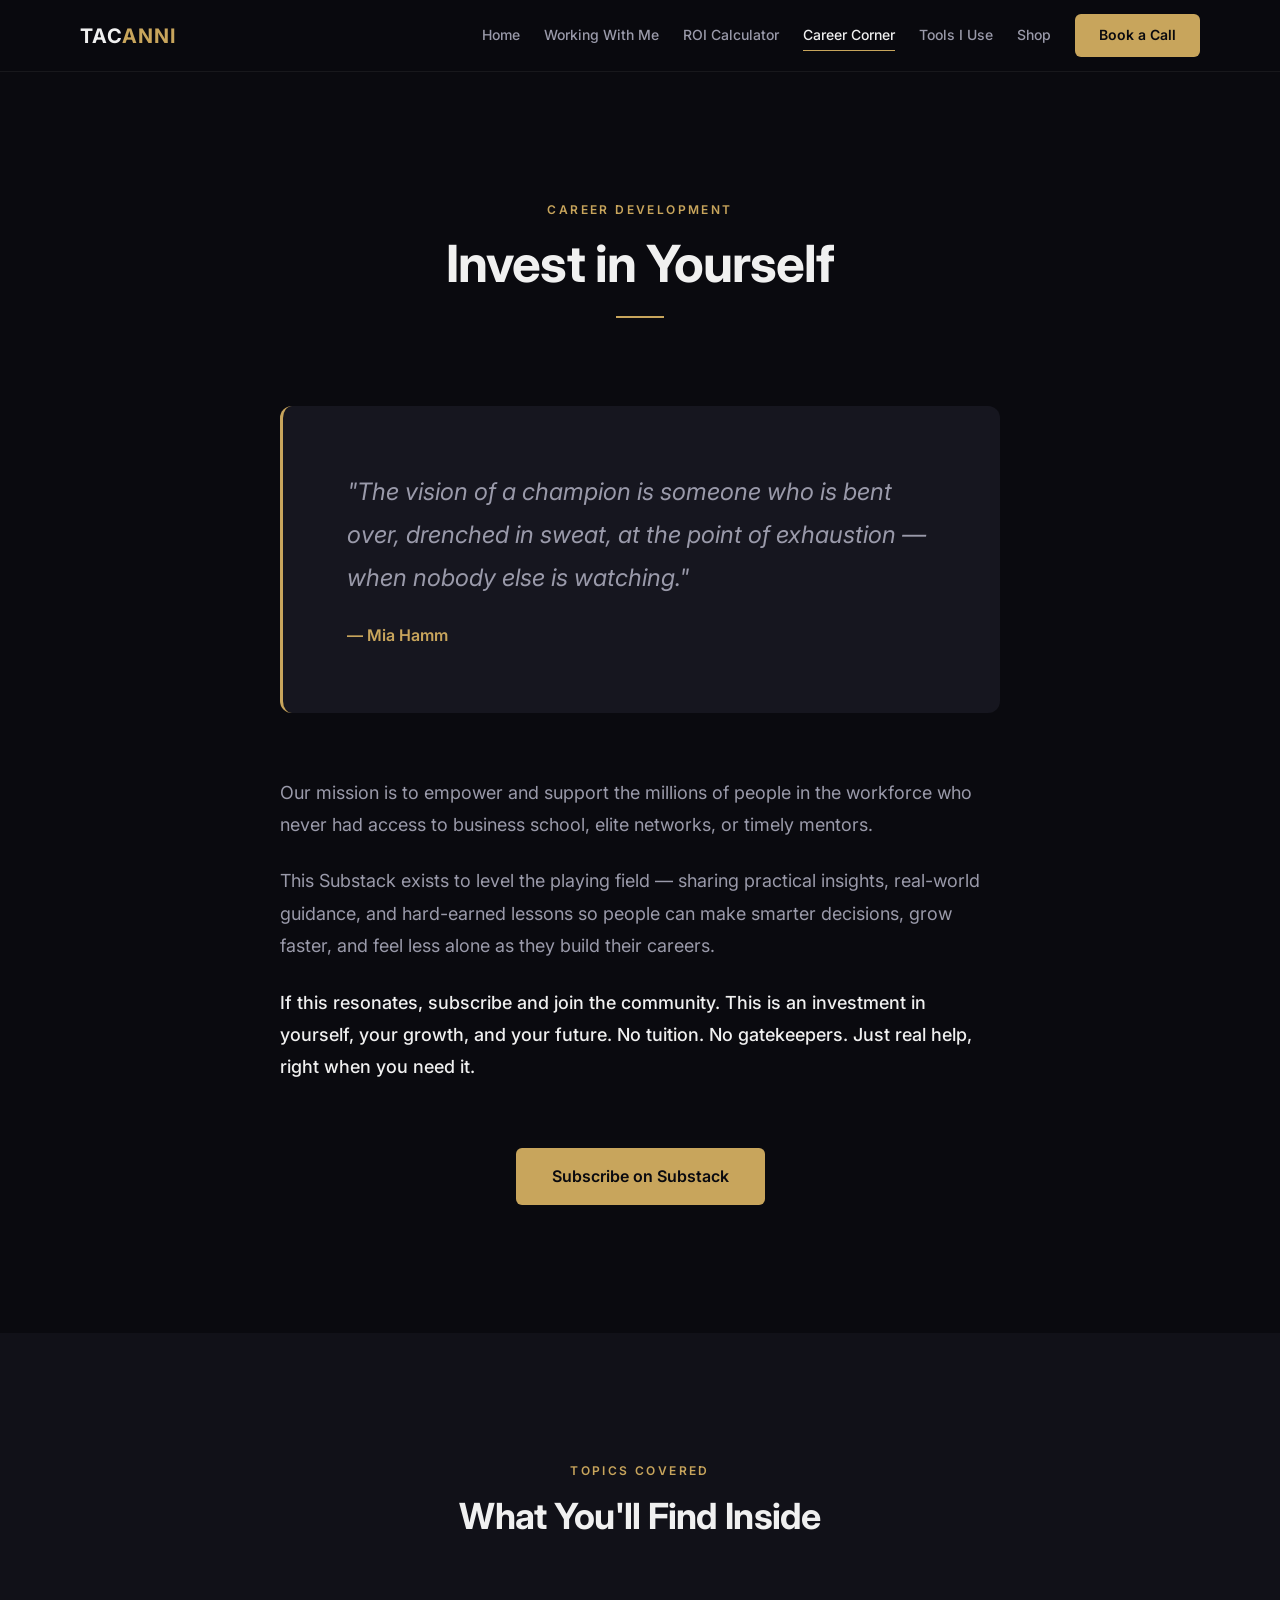
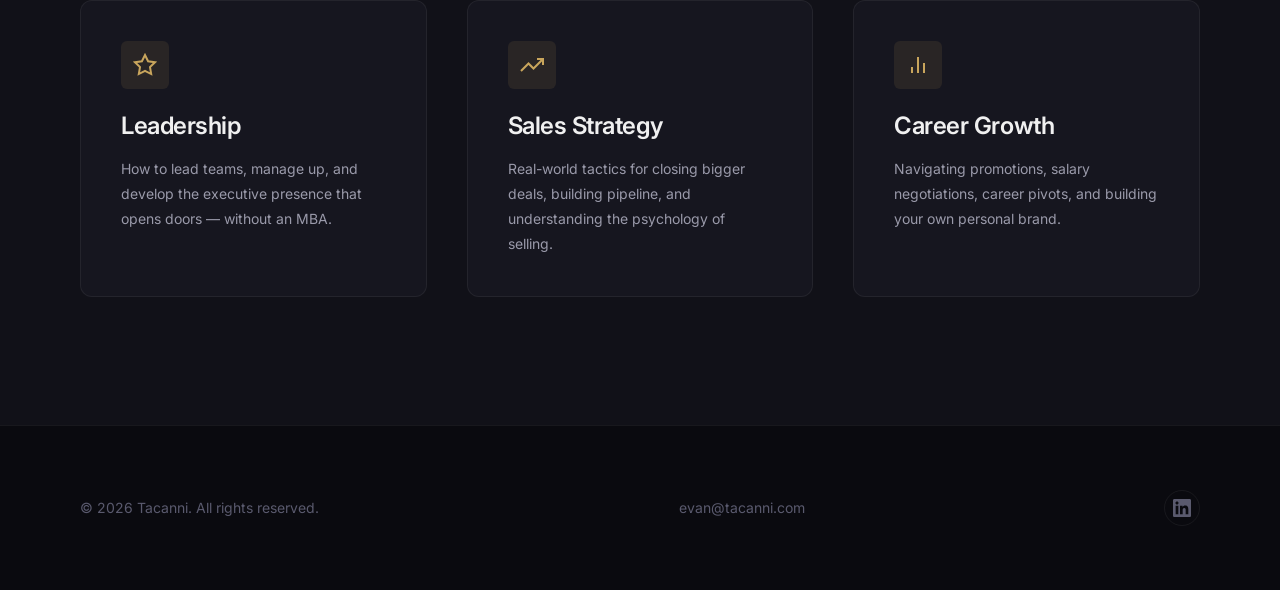
==== career-corner.html @ c6e4d3e3 "Initial commit: Tacanni website rebuild - dark executive design" ====
<!DOCTYPE html>
<html lang="en">
<head>
  <meta charset="UTF-8">
  <meta name="viewport" content="width=device-width, initial-scale=1.0">
  <title>Career Corner — Tacanni</title>
  <meta name="description" content="Career Corner — Resources, mentoring, and insights for ambitious professionals looking to accelerate their career growth. By Evan Hopkins.">
  <meta property="og:title" content="Career Corner — Tacanni">
  <meta property="og:description" content="Practical insights and real-world guidance for professionals without elite networks or business school access.">
  <link rel="canonical" href="https://www.tacanni.com/career-corner">
  <link rel="stylesheet" href="css/styles.css">
</head>
<body>

  <!-- Navigation -->
  <nav class="nav" id="nav">
    <div class="nav__inner">
      <a href="index.html" class="nav__logo">Tac<span>anni</span></a>
      <div class="nav__links" id="navLinks">
        <a href="index.html" class="nav__link">Home</a>
        <a href="working-with-me.html" class="nav__link">Working With Me</a>
        <a href="gtm-roi-calculator.html" class="nav__link">ROI Calculator</a>
        <a href="career-corner.html" class="nav__link active">Career Corner</a>
        <a href="tools.html" class="nav__link">Tools I Use</a>
        <a href="https://tacanni.myshopify.com/" class="nav__link" target="_blank" rel="noopener">Shop</a>
        <a href="https://app.reclaim.ai/m/evan-tacanni/quick-meeting" class="nav__cta" target="_blank" rel="noopener">Book a Call</a>
      </div>
      <button class="nav__toggle" id="navToggle" aria-label="Toggle navigation">
        <span></span><span></span><span></span>
      </button>
    </div>
  </nav>

  <!-- Hero -->
  <section class="section" style="padding-top: calc(var(--nav-height) + var(--space-3xl)); padding-bottom: var(--space-xl); text-align: center;">
    <div class="container container--narrow">
      <p class="section-label reveal">Career Development</p>
      <h1 class="section-title reveal reveal-delay-1" style="font-size: var(--fs-h1);">Invest in Yourself</h1>
      <div class="divider divider--center reveal reveal-delay-1"></div>
    </div>
  </section>

  <!-- Quote -->
  <section class="section" style="padding-top: 0; padding-bottom: var(--space-xl);">
    <div class="container container--narrow">
      <div class="reveal" style="background: var(--bg-card); border-left: 3px solid var(--gold); border-radius: var(--radius-md); padding: var(--space-xl);">
        <p style="font-size: var(--fs-h3); font-style: italic; color: var(--text-secondary); line-height: var(--lh-relaxed);">
          "The vision of a champion is someone who is bent over, drenched in sweat, at the point of exhaustion — when nobody else is watching."
        </p>
        <p style="margin-top: var(--space-md); color: var(--gold); font-weight: var(--fw-semibold);">— Mia Hamm</p>
      </div>
    </div>
  </section>

  <!-- Mission -->
  <section class="section" style="padding-top: 0;">
    <div class="container container--narrow">
      <div class="reveal">
        <p style="font-size: var(--fs-body-lg); color: var(--text-secondary); line-height: var(--lh-relaxed); margin-bottom: var(--space-md);">
          Our mission is to empower and support the millions of people in the workforce who never had access to business school, elite networks, or timely mentors.
        </p>
        <p style="font-size: var(--fs-body-lg); color: var(--text-secondary); line-height: var(--lh-relaxed); margin-bottom: var(--space-md);">
          This Substack exists to level the playing field — sharing practical insights, real-world guidance, and hard-earned lessons so people can make smarter decisions, grow faster, and feel less alone as they build their careers.
        </p>
        <p style="font-size: var(--fs-body-lg); color: var(--text-primary); font-weight: var(--fw-medium); line-height: var(--lh-relaxed);">
          If this resonates, subscribe and join the community. This is an investment in yourself, your growth, and your future. No tuition. No gatekeepers. Just real help, right when you need it.
        </p>
      </div>

      <div class="reveal reveal-delay-2" style="margin-top: var(--space-xl); text-align: center;">
        <a href="https://substack.com/@evanhop" class="btn btn--primary" target="_blank" rel="noopener">
          Subscribe on Substack
        </a>
      </div>
    </div>
  </section>

  <!-- Topics -->
  <section class="section" style="background: var(--bg-secondary);">
    <div class="container">
      <div style="text-align: center; margin-bottom: var(--space-xl);">
        <p class="section-label reveal">Topics Covered</p>
        <h2 class="section-title reveal reveal-delay-1" style="font-size: var(--fs-h2);">What You'll Find Inside</h2>
      </div>

      <div class="grid-3">
        <div class="card reveal">
          <div class="card__icon">
            <svg width="24" height="24" viewBox="0 0 24 24" fill="none" stroke="currentColor" stroke-width="2">
              <polygon points="12 2 15.09 8.26 22 9.27 17 14.14 18.18 21.02 12 17.77 5.82 21.02 7 14.14 2 9.27 8.91 8.26 12 2"/>
            </svg>
          </div>
          <h3 class="card__title">Leadership</h3>
          <p class="card__text">How to lead teams, manage up, and develop the executive presence that opens doors — without an MBA.</p>
        </div>

        <div class="card reveal reveal-delay-1">
          <div class="card__icon">
            <svg width="24" height="24" viewBox="0 0 24 24" fill="none" stroke="currentColor" stroke-width="2">
              <polyline points="23 6 13.5 15.5 8.5 10.5 1 18"/><polyline points="17 6 23 6 23 12"/>
            </svg>
          </div>
          <h3 class="card__title">Sales Strategy</h3>
          <p class="card__text">Real-world tactics for closing bigger deals, building pipeline, and understanding the psychology of selling.</p>
        </div>

        <div class="card reveal reveal-delay-2">
          <div class="card__icon">
            <svg width="24" height="24" viewBox="0 0 24 24" fill="none" stroke="currentColor" stroke-width="2">
              <path d="M18 20V10"/><path d="M12 20V4"/><path d="M6 20v-6"/>
            </svg>
          </div>
          <h3 class="card__title">Career Growth</h3>
          <p class="card__text">Navigating promotions, salary negotiations, career pivots, and building your own personal brand.</p>
        </div>
      </div>
    </div>
  </section>

  <!-- Footer -->
  <footer class="footer">
    <div class="footer__inner">
      <p class="footer__copy">© 2026 Tacanni. All rights reserved.</p>
      <div class="footer__links">
        <a href="mailto:evan@tacanni.com" class="footer__link">evan@tacanni.com</a>
      </div>
      <div class="footer__social">
        <a href="https://www.linkedin.com/in/evan-hopkins/" target="_blank" rel="noopener" aria-label="LinkedIn">
          <svg width="18" height="18" viewBox="0 0 24 24" fill="currentColor">
            <path d="M20.447 20.452h-3.554v-5.569c0-1.328-.027-3.037-1.852-3.037-1.853 0-2.136 1.445-2.136 2.939v5.667H9.351V9h3.414v1.561h.046c.477-.9 1.637-1.85 3.37-1.85 3.601 0 4.267 2.37 4.267 5.455v6.286zM5.337 7.433c-1.144 0-2.063-.926-2.063-2.065 0-1.138.92-2.063 2.063-2.063 1.14 0 2.064.925 2.064 2.063 0 1.139-.925 2.065-2.064 2.065zm1.782 13.019H3.555V9h3.564v11.452zM22.225 0H1.771C.792 0 0 .774 0 1.729v20.542C0 23.227.792 24 1.771 24h20.451C23.2 24 24 23.227 24 22.271V1.729C24 .774 23.2 0 22.222 0h.003z"/>
          </svg>
        </a>
      </div>
    </div>
  </footer>

  <script src="js/main.js"></script>
</body>
</html>
---- css/styles.css ----
/* ============================================
   TACANNI — Design System
   Dark Executive Aesthetic
   ============================================ */

/* --- Google Fonts --- */
@import url('https://fonts.googleapis.com/css2?family=Inter:wght@300;400;500;600;700;800;900&display=swap');

/* --- CSS Custom Properties --- */
:root {
  /* Colors */
  --bg-primary: #0a0a0f;
  --bg-secondary: #111118;
  --bg-card: #16161f;
  --bg-card-hover: #1c1c28;
  --bg-elevated: #1e1e2a;

  --gold: #c8a55c;
  --gold-light: #dfc07a;
  --gold-dark: #a8883e;
  --gold-subtle: rgba(200, 165, 92, 0.1);
  --gold-glow: rgba(200, 165, 92, 0.15);

  --text-primary: #f0f0f0;
  --text-secondary: #9a9aaa;
  --text-muted: #5a5a6e;
  --text-inverse: #0a0a0f;

  --border: rgba(255, 255, 255, 0.06);
  --border-hover: rgba(255, 255, 255, 0.12);
  --border-gold: rgba(200, 165, 92, 0.3);

  /* Typography */
  --font-family: 'Inter', -apple-system, BlinkMacSystemFont, 'Segoe UI', sans-serif;

  --fs-hero: clamp(3rem, 8vw, 6rem);
  --fs-h1: clamp(2rem, 4vw, 3.5rem);
  --fs-h2: clamp(1.5rem, 3vw, 2.25rem);
  --fs-h3: clamp(1.1rem, 2vw, 1.5rem);
  --fs-body: 1rem;
  --fs-body-lg: 1.125rem;
  --fs-small: 0.875rem;
  --fs-xs: 0.75rem;

  --fw-light: 300;
  --fw-regular: 400;
  --fw-medium: 500;
  --fw-semibold: 600;
  --fw-bold: 700;
  --fw-black: 900;

  --lh-tight: 1.1;
  --lh-normal: 1.6;
  --lh-relaxed: 1.8;

  --ls-tight: -0.02em;
  --ls-normal: 0;
  --ls-wide: 0.05em;
  --ls-hero: 0.12em;

  /* Spacing */
  --space-xs: 0.5rem;
  --space-sm: 1rem;
  --space-md: 1.5rem;
  --space-lg: 2.5rem;
  --space-xl: 4rem;
  --space-2xl: 6rem;
  --space-3xl: 8rem;
  --space-section: clamp(4rem, 10vw, 8rem);

  /* Layout */
  --max-width: 1200px;
  --max-width-narrow: 800px;
  --nav-height: 72px;

  /* Effects */
  --radius-sm: 6px;
  --radius-md: 12px;
  --radius-lg: 20px;
  --shadow-card: 0 4px 24px rgba(0, 0, 0, 0.4);
  --shadow-card-hover: 0 8px 40px rgba(0, 0, 0, 0.6);
  --shadow-glow: 0 0 40px rgba(200, 165, 92, 0.08);

  --transition-fast: 0.2s ease;
  --transition-base: 0.3s ease;
  --transition-slow: 0.5s cubic-bezier(0.4, 0, 0.2, 1);
}

/* --- Reset --- */
*,
*::before,
*::after {
  margin: 0;
  padding: 0;
  box-sizing: border-box;
}

html {
  scroll-behavior: smooth;
  -webkit-font-smoothing: antialiased;
  -moz-osx-font-smoothing: grayscale;
}

body {
  font-family: var(--font-family);
  font-size: var(--fs-body);
  font-weight: var(--fw-regular);
  line-height: var(--lh-normal);
  color: var(--text-primary);
  background-color: var(--bg-primary);
  overflow-x: hidden;
}

img { max-width: 100%; display: block; }
a { color: inherit; text-decoration: none; }
ul, ol { list-style: none; }
button { font-family: inherit; cursor: pointer; border: none; }
input, textarea, select { font-family: inherit; }

/* --- Typography --- */
h1, h2, h3, h4, h5, h6 {
  font-weight: var(--fw-bold);
  line-height: var(--lh-tight);
  letter-spacing: var(--ls-tight);
}

.hero-title {
  font-size: var(--fs-hero);
  font-weight: var(--fw-black);
  letter-spacing: var(--ls-hero);
  text-transform: uppercase;
  color: var(--text-primary);
}

.hero-title .gold { color: var(--gold); }

.section-label {
  font-size: var(--fs-xs);
  font-weight: var(--fw-semibold);
  letter-spacing: 0.2em;
  text-transform: uppercase;
  color: var(--gold);
  margin-bottom: var(--space-sm);
}

.section-title {
  font-size: var(--fs-h1);
  font-weight: var(--fw-bold);
  margin-bottom: var(--space-md);
}

.section-subtitle {
  font-size: var(--fs-body-lg);
  color: var(--text-secondary);
  line-height: var(--lh-relaxed);
  max-width: 640px;
}

/* --- Layout --- */
.container {
  max-width: var(--max-width);
  margin: 0 auto;
  padding: 0 var(--space-lg);
}

.container--narrow {
  max-width: var(--max-width-narrow);
}

.section {
  padding: var(--space-section) 0;
}

.grid-2 {
  display: grid;
  grid-template-columns: repeat(2, 1fr);
  gap: var(--space-lg);
}

.grid-3 {
  display: grid;
  grid-template-columns: repeat(3, 1fr);
  gap: var(--space-lg);
}

.grid-4 {
  display: grid;
  grid-template-columns: repeat(4, 1fr);
  gap: var(--space-lg);
}

/* --- Navigation --- */
.nav {
  position: fixed;
  top: 0;
  left: 0;
  right: 0;
  height: var(--nav-height);
  z-index: 1000;
  background: rgba(10, 10, 15, 0.85);
  backdrop-filter: blur(20px);
  -webkit-backdrop-filter: blur(20px);
  border-bottom: 1px solid var(--border);
  transition: background var(--transition-base);
}

.nav__inner {
  max-width: var(--max-width);
  margin: 0 auto;
  padding: 0 var(--space-lg);
  height: 100%;
  display: flex;
  align-items: center;
  justify-content: space-between;
}

.nav__logo {
  font-size: 1.25rem;
  font-weight: var(--fw-bold);
  letter-spacing: var(--ls-wide);
  text-transform: uppercase;
  color: var(--text-primary);
}

.nav__logo span { color: var(--gold); }

.nav__links {
  display: flex;
  align-items: center;
  gap: var(--space-md);
}

.nav__link {
  font-size: var(--fs-small);
  font-weight: var(--fw-medium);
  color: var(--text-secondary);
  transition: color var(--transition-fast);
  position: relative;
}

.nav__link:hover,
.nav__link.active {
  color: var(--text-primary);
}

.nav__link::after {
  content: '';
  position: absolute;
  bottom: -4px;
  left: 0;
  width: 0;
  height: 1px;
  background: var(--gold);
  transition: width var(--transition-base);
}

.nav__link:hover::after,
.nav__link.active::after {
  width: 100%;
}

.nav__cta {
  font-size: var(--fs-small);
  font-weight: var(--fw-semibold);
  color: var(--text-inverse);
  background: var(--gold);
  padding: 10px 24px;
  border-radius: var(--radius-sm);
  transition: all var(--transition-base);
}

.nav__cta:hover {
  background: var(--gold-light);
  transform: translateY(-1px);
  box-shadow: 0 4px 12px rgba(200, 165, 92, 0.3);
}

/* Mobile nav toggle */
.nav__toggle {
  display: none;
  flex-direction: column;
  gap: 5px;
  background: none;
  padding: 4px;
}

.nav__toggle span {
  width: 24px;
  height: 2px;
  background: var(--text-primary);
  transition: all var(--transition-base);
  border-radius: 2px;
}

.nav__toggle.active span:nth-child(1) {
  transform: rotate(45deg) translate(5px, 5px);
}
.nav__toggle.active span:nth-child(2) { opacity: 0; }
.nav__toggle.active span:nth-child(3) {
  transform: rotate(-45deg) translate(5px, -5px);
}

/* --- Buttons --- */
.btn {
  display: inline-flex;
  align-items: center;
  justify-content: center;
  gap: 8px;
  font-size: var(--fs-body);
  font-weight: var(--fw-semibold);
  padding: 16px 36px;
  border-radius: var(--radius-sm);
  transition: all var(--transition-base);
  cursor: pointer;
}

.btn--primary {
  background: var(--gold);
  color: var(--text-inverse);
}

.btn--primary:hover {
  background: var(--gold-light);
  transform: translateY(-2px);
  box-shadow: 0 8px 24px rgba(200, 165, 92, 0.3);
}

.btn--outline {
  background: transparent;
  color: var(--gold);
  border: 1px solid var(--border-gold);
}

.btn--outline:hover {
  background: var(--gold-subtle);
  border-color: var(--gold);
  transform: translateY(-2px);
}

.btn--ghost {
  background: transparent;
  color: var(--text-primary);
  padding: 12px 0;
}

.btn--ghost:hover { color: var(--gold); }

.btn--ghost .arrow {
  transition: transform var(--transition-base);
}

.btn--ghost:hover .arrow {
  transform: translateX(4px);
}

/* --- Cards --- */
.card {
  background: var(--bg-card);
  border: 1px solid var(--border);
  border-radius: var(--radius-md);
  padding: var(--space-lg);
  transition: all var(--transition-slow);
  position: relative;
  overflow: hidden;
}

.card::before {
  content: '';
  position: absolute;
  top: 0;
  left: 0;
  right: 0;
  height: 2px;
  background: linear-gradient(90deg, transparent, var(--gold), transparent);
  opacity: 0;
  transition: opacity var(--transition-base);
}

.card:hover {
  background: var(--bg-card-hover);
  border-color: var(--border-hover);
  transform: translateY(-4px);
  box-shadow: var(--shadow-card-hover);
}

.card:hover::before { opacity: 1; }

.card__icon {
  width: 48px;
  height: 48px;
  display: flex;
  align-items: center;
  justify-content: center;
  background: var(--gold-subtle);
  border-radius: var(--radius-sm);
  color: var(--gold);
  font-size: 1.25rem;
  margin-bottom: var(--space-md);
}

.card__title {
  font-size: var(--fs-h3);
  font-weight: var(--fw-semibold);
  margin-bottom: var(--space-sm);
}

.card__text {
  color: var(--text-secondary);
  font-size: var(--fs-small);
  line-height: var(--lh-relaxed);
}

/* --- Hero Section --- */
.hero {
  min-height: 100vh;
  display: flex;
  flex-direction: column;
  justify-content: center;
  padding-top: var(--nav-height);
  position: relative;
  overflow: hidden;
}

.hero__bg {
  position: absolute;
  inset: 0;
  z-index: 0;
}

.hero__bg::before {
  content: '';
  position: absolute;
  top: -50%;
  right: -25%;
  width: 800px;
  height: 800px;
  background: radial-gradient(circle, var(--gold-glow) 0%, transparent 70%);
  pointer-events: none;
}

.hero__bg::after {
  content: '';
  position: absolute;
  bottom: 0;
  left: 0;
  right: 0;
  height: 200px;
  background: linear-gradient(to top, var(--bg-primary), transparent);
}

.hero__content {
  position: relative;
  z-index: 1;
  max-width: var(--max-width);
  margin: 0 auto;
  padding: 0 var(--space-lg);
}

.hero__subtitle {
  font-size: var(--fs-body-lg);
  font-weight: var(--fw-regular);
  color: var(--text-secondary);
  margin-top: var(--space-md);
  max-width: 600px;
  line-height: var(--lh-relaxed);
}

.hero__cta-group {
  display: flex;
  align-items: center;
  gap: var(--space-md);
  margin-top: var(--space-xl);
}

/* --- Metrics Bar --- */
.metrics {
  background: var(--bg-secondary);
  border-top: 1px solid var(--border);
  border-bottom: 1px solid var(--border);
}

.metrics__inner {
  max-width: var(--max-width);
  margin: 0 auto;
  padding: var(--space-xl) var(--space-lg);
  display: flex;
  justify-content: center;
  gap: var(--space-3xl);
}

.metric {
  text-align: center;
}

.metric__value {
  font-size: clamp(1.75rem, 4vw, 2.5rem);
  font-weight: var(--fw-bold);
  color: var(--gold);
  letter-spacing: var(--ls-tight);
}

.metric__label {
  font-size: var(--fs-small);
  color: var(--text-muted);
  margin-top: 4px;
  text-transform: uppercase;
  letter-spacing: var(--ls-wide);
}

/* --- Divider --- */
.divider {
  width: 48px;
  height: 2px;
  background: var(--gold);
  margin: var(--space-md) 0;
}

.divider--center { margin: var(--space-md) auto; }

/* --- Testimonials --- */
.testimonial {
  background: var(--bg-card);
  border: 1px solid var(--border);
  border-radius: var(--radius-md);
  padding: var(--space-xl);
  position: relative;
}

.testimonial__quote {
  font-size: var(--fs-body-lg);
  font-style: italic;
  color: var(--text-secondary);
  line-height: var(--lh-relaxed);
  margin-bottom: var(--space-md);
}

.testimonial__quote::before {
  content: '"';
  font-size: 3rem;
  color: var(--gold);
  font-family: Georgia, serif;
  line-height: 1;
  display: block;
  margin-bottom: var(--space-sm);
}

.testimonial__author {
  font-size: var(--fs-small);
  font-weight: var(--fw-semibold);
  color: var(--text-primary);
}

.testimonial__role {
  font-size: var(--fs-xs);
  color: var(--text-muted);
  margin-top: 2px;
}

/* --- Contact Form --- */
.form {
  display: flex;
  flex-direction: column;
  gap: var(--space-md);
}

.form__group {
  display: flex;
  flex-direction: column;
  gap: 6px;
}

.form__label {
  font-size: var(--fs-small);
  font-weight: var(--fw-medium);
  color: var(--text-secondary);
}

.form__input,
.form__textarea {
  background: var(--bg-card);
  border: 1px solid var(--border);
  border-radius: var(--radius-sm);
  padding: 14px 16px;
  color: var(--text-primary);
  font-size: var(--fs-body);
  transition: all var(--transition-base);
  outline: none;
}

.form__input:focus,
.form__textarea:focus {
  border-color: var(--gold);
  box-shadow: 0 0 0 3px var(--gold-subtle);
}

.form__input::placeholder,
.form__textarea::placeholder {
  color: var(--text-muted);
}

.form__textarea {
  resize: vertical;
  min-height: 120px;
}

.form__row {
  display: grid;
  grid-template-columns: 1fr 1fr;
  gap: var(--space-md);
}

/* --- Footer --- */
.footer {
  border-top: 1px solid var(--border);
  padding: var(--space-xl) 0;
}

.footer__inner {
  max-width: var(--max-width);
  margin: 0 auto;
  padding: 0 var(--space-lg);
  display: flex;
  justify-content: space-between;
  align-items: center;
}

.footer__copy {
  font-size: var(--fs-small);
  color: var(--text-muted);
}

.footer__links {
  display: flex;
  align-items: center;
  gap: var(--space-md);
}

.footer__link {
  font-size: var(--fs-small);
  color: var(--text-muted);
  transition: color var(--transition-fast);
}

.footer__link:hover { color: var(--gold); }

.footer__social {
  display: flex;
  align-items: center;
  gap: var(--space-sm);
}

.footer__social a {
  display: flex;
  align-items: center;
  justify-content: center;
  width: 36px;
  height: 36px;
  border-radius: 50%;
  border: 1px solid var(--border);
  color: var(--text-muted);
  transition: all var(--transition-base);
}

.footer__social a:hover {
  border-color: var(--gold);
  color: var(--gold);
  background: var(--gold-subtle);
}

/* --- Scroll Animations --- */
.reveal {
  opacity: 0;
  transform: translateY(30px);
  transition: opacity 0.7s cubic-bezier(0.4, 0, 0.2, 1),
              transform 0.7s cubic-bezier(0.4, 0, 0.2, 1);
}

.reveal.visible {
  opacity: 1;
  transform: translateY(0);
}

.reveal-delay-1 { transition-delay: 0.1s; }
.reveal-delay-2 { transition-delay: 0.2s; }
.reveal-delay-3 { transition-delay: 0.3s; }
.reveal-delay-4 { transition-delay: 0.4s; }

/* --- Industry Tags --- */
.tag-list {
  display: flex;
  flex-wrap: wrap;
  gap: 10px;
  margin-top: var(--space-md);
}

.tag {
  font-size: var(--fs-xs);
  font-weight: var(--fw-medium);
  color: var(--text-secondary);
  background: var(--bg-card);
  border: 1px solid var(--border);
  padding: 6px 16px;
  border-radius: 100px;
  transition: all var(--transition-base);
}

.tag:hover {
  border-color: var(--border-gold);
  color: var(--gold);
  background: var(--gold-subtle);
}

/* --- Accordion (Tools page) --- */
.accordion {
  border: 1px solid var(--border);
  border-radius: var(--radius-md);
  overflow: hidden;
}

.accordion__item {
  border-bottom: 1px solid var(--border);
}

.accordion__item:last-child { border-bottom: none; }

.accordion__trigger {
  width: 100%;
  display: flex;
  align-items: center;
  justify-content: space-between;
  padding: var(--space-md) var(--space-lg);
  background: var(--bg-card);
  color: var(--text-primary);
  font-size: var(--fs-h3);
  font-weight: var(--fw-semibold);
  transition: all var(--transition-base);
  text-align: left;
}

.accordion__trigger:hover {
  background: var(--bg-card-hover);
}

.accordion__icon {
  font-size: 1.25rem;
  color: var(--gold);
  transition: transform var(--transition-base);
}

.accordion__item.open .accordion__icon {
  transform: rotate(45deg);
}

.accordion__content {
  max-height: 0;
  overflow: hidden;
  transition: max-height var(--transition-slow);
}

.accordion__body {
  padding: 0 var(--space-lg) var(--space-lg);
  color: var(--text-secondary);
  line-height: var(--lh-relaxed);
}

/* --- Calculator --- */
.calc__input-group {
  display: flex;
  flex-direction: column;
  gap: 6px;
}

.calc__input-group label {
  font-size: var(--fs-small);
  font-weight: var(--fw-medium);
  color: var(--text-secondary);
}

.calc__input-group input[type="range"] {
  -webkit-appearance: none;
  appearance: none;
  width: 100%;
  height: 4px;
  background: var(--bg-card);
  border-radius: 2px;
  outline: none;
}

.calc__input-group input[type="range"]::-webkit-slider-thumb {
  -webkit-appearance: none;
  width: 20px;
  height: 20px;
  border-radius: 50%;
  background: var(--gold);
  cursor: pointer;
  box-shadow: 0 2px 8px rgba(200, 165, 92, 0.4);
}

.calc__value {
  font-size: var(--fs-body);
  font-weight: var(--fw-semibold);
  color: var(--gold);
  text-align: right;
}

.calc__results {
  display: grid;
  grid-template-columns: repeat(3, 1fr);
  gap: var(--space-md);
  margin-top: var(--space-xl);
}

.calc__result-card {
  background: var(--bg-card);
  border: 1px solid var(--border-gold);
  border-radius: var(--radius-md);
  padding: var(--space-lg);
  text-align: center;
}

.calc__result-value {
  font-size: var(--fs-h1);
  font-weight: var(--fw-bold);
  color: var(--gold);
}

.calc__result-label {
  font-size: var(--fs-small);
  color: var(--text-muted);
  margin-top: 4px;
}

/* --- Responsive --- */
@media (max-width: 968px) {
  .nav__links { display: none; }
  .nav__toggle { display: flex; }

  .nav__links.open {
    display: flex;
    flex-direction: column;
    position: absolute;
    top: var(--nav-height);
    left: 0;
    right: 0;
    background: rgba(10, 10, 15, 0.98);
    backdrop-filter: blur(20px);
    padding: var(--space-lg);
    border-bottom: 1px solid var(--border);
    gap: var(--space-sm);
  }

  .grid-2 { grid-template-columns: 1fr; }
  .grid-3 { grid-template-columns: 1fr; }
  .grid-4 { grid-template-columns: repeat(2, 1fr); }

  .metrics__inner {
    flex-wrap: wrap;
    gap: var(--space-lg);
  }

  .metric { flex: 1; min-width: 120px; }

  .hero-title { letter-spacing: var(--ls-wide); }

  .hero__cta-group { flex-direction: column; align-items: flex-start; }

  .form__row { grid-template-columns: 1fr; }

  .footer__inner { flex-direction: column; gap: var(--space-md); text-align: center; }

  .calc__results { grid-template-columns: 1fr; }
}

@media (max-width: 640px) {
  .grid-4 { grid-template-columns: 1fr; }

  .container { padding: 0 var(--space-md); }

  .testimonial { padding: var(--space-lg); }
}
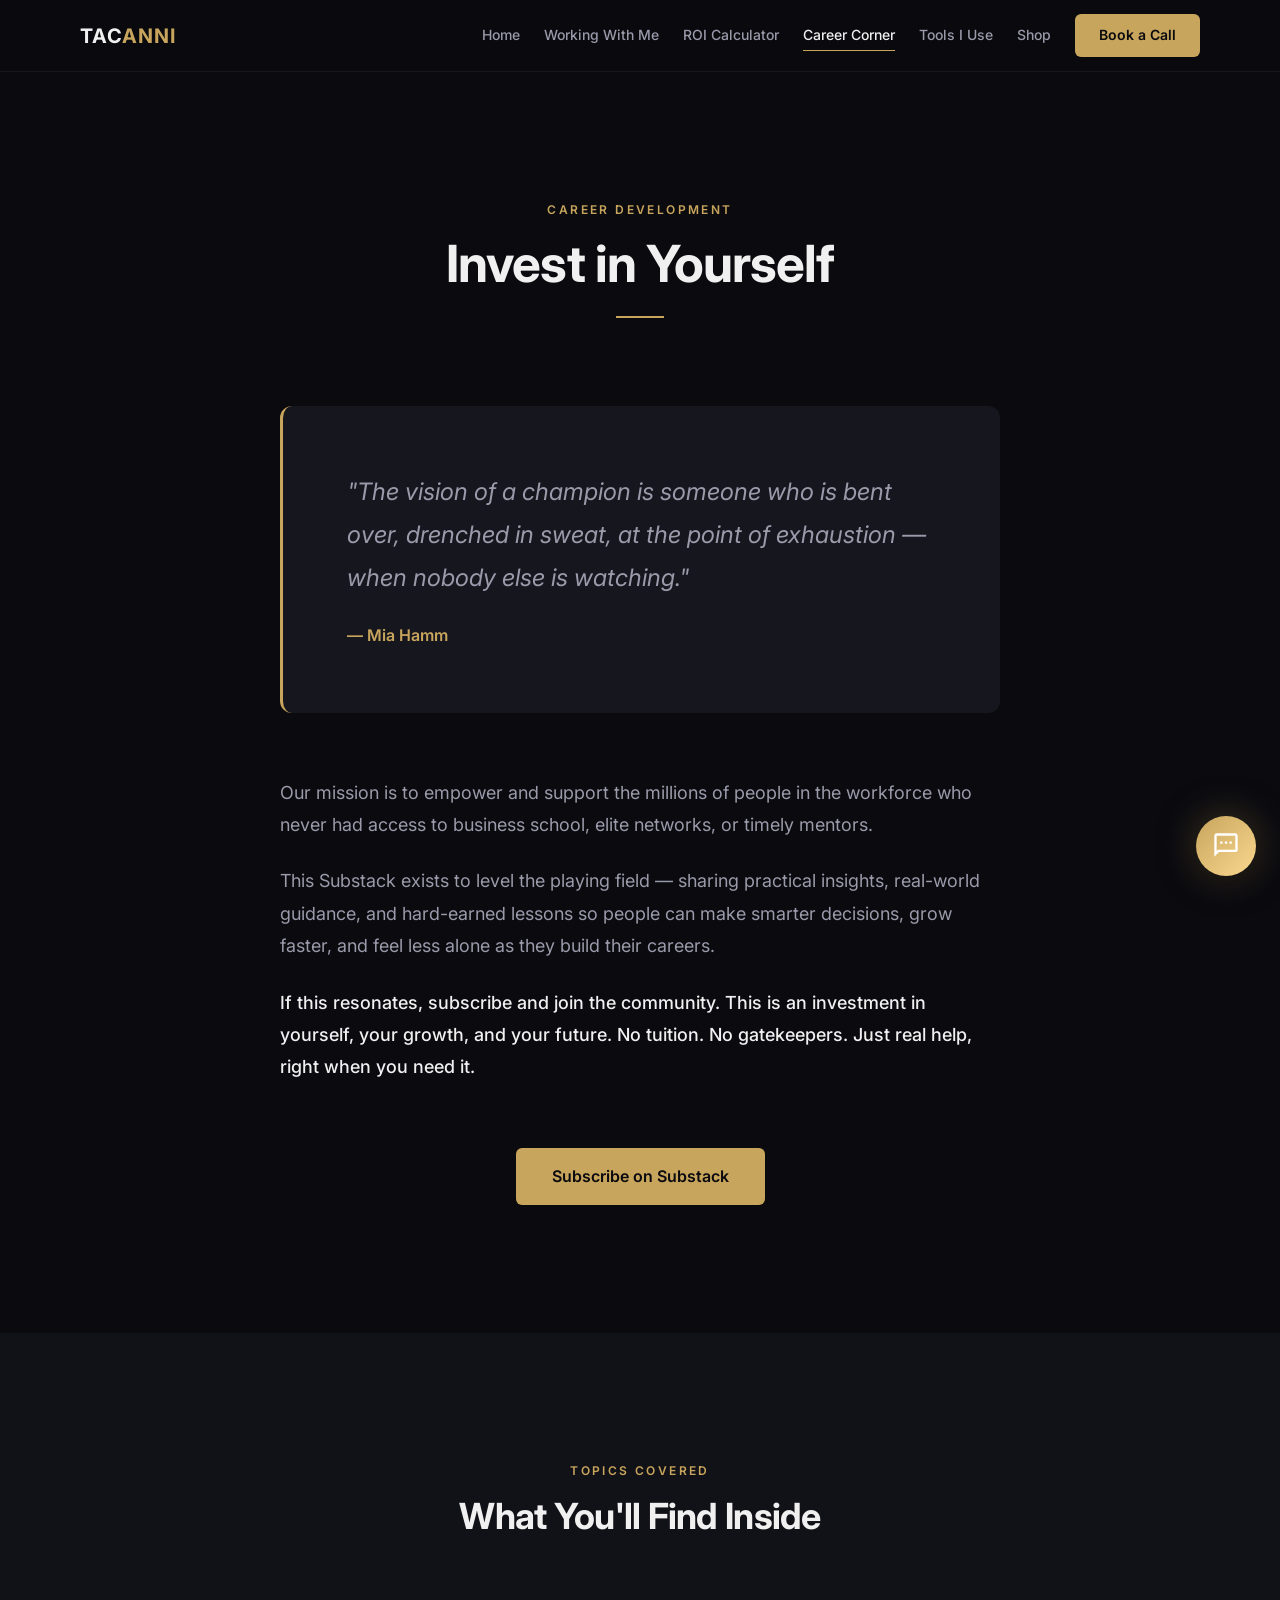
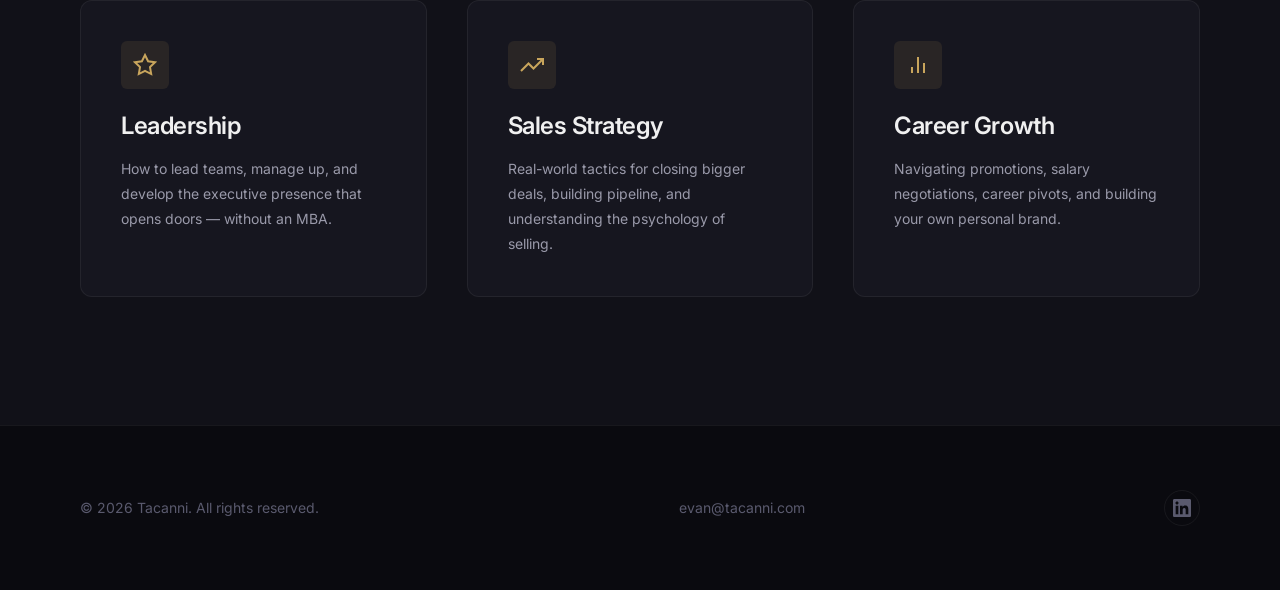
==== commit ab96f08b: "Add AI chatbot widget to all pages" ====
--- a/career-corner.html
+++ b/career-corner.html
@@ -135,5 +135,16 @@
   </footer>
 
   <script src="js/main.js"></script>
+<!-- AI Chatbot Widget -->
+<link rel="stylesheet" href="css/chat-widget.css">
+<script src="js/chat-widget.js"
+  data-api-url="https://tacanni-chatbot.onrender.com"
+  data-bot-name="Tacanni"
+  data-accent-color="#C8A55C"
+  data-position="bottom-right"
+  data-welcome-message="Hi! I'm here to learn about your business and see if Evan can help. What brings you to Tacanni today?"
+  data-theme="dark"
+  data-bubble-icon="chat">
+</script>
 </body>
 </html>
--- a/css/styles.css
+++ b/css/styles.css
@@ -877,4 +877,30 @@
   .container { padding: 0 var(--space-md); }
 
   .testimonial { padding: var(--space-lg); }
-}
+
+  /* Fix card rendering on mobile */
+  .card {
+    padding: var(--space-md);
+  }
+
+  .card__title {
+    font-size: 1.25rem;
+  }
+
+  .card__text {
+    font-size: var(--fs-small);
+    line-height: var(--lh-normal);
+  }
+
+  /* Fix button text wrapping on narrow screens */
+  .btn {
+    padding: 14px 24px;
+    font-size: var(--fs-small);
+    white-space: nowrap;
+  }
+
+  .card .btn {
+    white-space: normal;
+    text-align: center;
+  }
+}
--- a/css/chat-widget.css
+++ b/css/chat-widget.css
@@ -0,0 +1,737 @@
+/* ═══════════════════════════════════════════════════════════
+   AI Chat Widget — Premium Glassmorphism Theme
+   
+   Embeddable CSS for the floating chat widget.
+   All properties are scoped under #ai-chat-widget to avoid
+   conflicts with the host page's styles.
+   
+   Override any color via CSS custom properties on the
+   script tag's data-accent-color attribute.
+   ═══════════════════════════════════════════════════════════ */
+
+/* ─── CSS Custom Properties ─────────────────────────────── */
+#ai-chat-widget {
+  --acw-accent: #6366f1;
+  --acw-accent-hover: #818cf8;
+  --acw-accent-glow: rgba(99, 102, 241, 0.35);
+
+  /* Dark theme (default) */
+  --acw-bg-primary: rgba(15, 15, 20, 0.92);
+  --acw-bg-secondary: rgba(25, 25, 35, 0.85);
+  --acw-bg-tertiary: rgba(35, 35, 50, 0.7);
+  --acw-bg-glass: rgba(255, 255, 255, 0.04);
+  --acw-bg-glass-hover: rgba(255, 255, 255, 0.07);
+
+  --acw-border: rgba(255, 255, 255, 0.08);
+  --acw-border-accent: rgba(99, 102, 241, 0.3);
+
+  --acw-text-primary: rgba(255, 255, 255, 0.95);
+  --acw-text-secondary: rgba(255, 255, 255, 0.6);
+  --acw-text-muted: rgba(255, 255, 255, 0.35);
+
+  --acw-user-bubble: var(--acw-accent);
+  --acw-user-text: #ffffff;
+  --acw-bot-bubble: var(--acw-bg-tertiary);
+  --acw-bot-text: var(--acw-text-primary);
+
+  --acw-shadow-sm: 0 2px 8px rgba(0, 0, 0, 0.3);
+  --acw-shadow-md: 0 8px 32px rgba(0, 0, 0, 0.4);
+  --acw-shadow-lg: 0 16px 64px rgba(0, 0, 0, 0.5);
+  --acw-shadow-glow: 0 0 40px var(--acw-accent-glow);
+
+  --acw-radius-sm: 8px;
+  --acw-radius-md: 16px;
+  --acw-radius-lg: 24px;
+  --acw-radius-full: 9999px;
+
+  --acw-font: 'Inter', -apple-system, BlinkMacSystemFont, 'Segoe UI', system-ui, sans-serif;
+
+  --acw-transition-fast: 150ms cubic-bezier(0.4, 0, 0.2, 1);
+  --acw-transition-smooth: 300ms cubic-bezier(0.4, 0, 0.2, 1);
+  --acw-transition-spring: 500ms cubic-bezier(0.34, 1.56, 0.64, 1);
+
+  --acw-panel-width: 400px;
+  --acw-panel-max-height: 600px;
+  --acw-bubble-size: 60px;
+
+  font-family: var(--acw-font);
+  font-size: 14px;
+  line-height: 1.5;
+  box-sizing: border-box;
+  z-index: 999999;
+  position: fixed;
+}
+
+/* Light theme override */
+#ai-chat-widget[data-theme="light"] {
+  --acw-bg-primary: rgba(255, 255, 255, 0.95);
+  --acw-bg-secondary: rgba(245, 245, 250, 0.9);
+  --acw-bg-tertiary: rgba(235, 235, 245, 0.85);
+  --acw-bg-glass: rgba(0, 0, 0, 0.03);
+  --acw-bg-glass-hover: rgba(0, 0, 0, 0.06);
+
+  --acw-border: rgba(0, 0, 0, 0.08);
+  --acw-border-accent: rgba(99, 102, 241, 0.2);
+
+  --acw-text-primary: rgba(0, 0, 0, 0.9);
+  --acw-text-secondary: rgba(0, 0, 0, 0.55);
+  --acw-text-muted: rgba(0, 0, 0, 0.3);
+
+  --acw-bot-bubble: var(--acw-bg-secondary);
+  --acw-bot-text: var(--acw-text-primary);
+
+  --acw-shadow-sm: 0 2px 8px rgba(0, 0, 0, 0.08);
+  --acw-shadow-md: 0 8px 32px rgba(0, 0, 0, 0.12);
+  --acw-shadow-lg: 0 16px 64px rgba(0, 0, 0, 0.16);
+}
+
+/* ─── Reset within widget ───────────────────────────────── */
+#ai-chat-widget *,
+#ai-chat-widget *::before,
+#ai-chat-widget *::after {
+  box-sizing: border-box;
+  margin: 0;
+  padding: 0;
+}
+
+/* ─── Position Variants ─────────────────────────────────── */
+#ai-chat-widget[data-position="bottom-right"] {
+  bottom: 24px;
+  right: 24px;
+}
+
+#ai-chat-widget[data-position="bottom-left"] {
+  bottom: 24px;
+  left: 24px;
+}
+
+/* ─── Chat Bubble (FAB) ─────────────────────────────────── */
+.acw-bubble {
+  width: var(--acw-bubble-size);
+  height: var(--acw-bubble-size);
+  border-radius: var(--acw-radius-full);
+  background: linear-gradient(135deg, var(--acw-accent), var(--acw-accent-hover));
+  border: none;
+  cursor: pointer;
+  display: flex;
+  align-items: center;
+  justify-content: center;
+  box-shadow: var(--acw-shadow-md), var(--acw-shadow-glow);
+  transition: transform var(--acw-transition-spring),
+              box-shadow var(--acw-transition-smooth);
+  position: relative;
+  outline: none;
+}
+
+.acw-bubble:hover {
+  transform: scale(1.08);
+  box-shadow: var(--acw-shadow-lg), 0 0 60px var(--acw-accent-glow);
+}
+
+.acw-bubble:active {
+  transform: scale(0.95);
+}
+
+.acw-bubble svg {
+  width: 28px;
+  height: 28px;
+  fill: white;
+  transition: transform var(--acw-transition-smooth),
+              opacity var(--acw-transition-fast);
+}
+
+.acw-bubble .acw-icon-close {
+  position: absolute;
+  opacity: 0;
+  transform: rotate(-90deg) scale(0.5);
+}
+
+.acw-bubble[data-open="true"] .acw-icon-chat {
+  opacity: 0;
+  transform: rotate(90deg) scale(0.5);
+}
+
+.acw-bubble[data-open="true"] .acw-icon-close {
+  opacity: 1;
+  transform: rotate(0deg) scale(1);
+}
+
+/* Pulse animation */
+.acw-bubble::before {
+  content: "";
+  position: absolute;
+  inset: -4px;
+  border-radius: var(--acw-radius-full);
+  background: var(--acw-accent);
+  opacity: 0;
+  animation: acw-pulse 3s ease-in-out infinite;
+  z-index: -1;
+}
+
+.acw-bubble[data-open="true"]::before {
+  animation: none;
+  opacity: 0;
+}
+
+@keyframes acw-pulse {
+  0%, 100% {
+    opacity: 0;
+    transform: scale(1);
+  }
+  50% {
+    opacity: 0.15;
+    transform: scale(1.3);
+  }
+}
+
+/* Unread badge */
+.acw-badge {
+  position: absolute;
+  top: -2px;
+  right: -2px;
+  width: 18px;
+  height: 18px;
+  background: #ef4444;
+  border-radius: var(--acw-radius-full);
+  border: 2px solid var(--acw-bg-primary);
+  display: none;
+  align-items: center;
+  justify-content: center;
+  font-size: 10px;
+  font-weight: 700;
+  color: white;
+}
+
+.acw-badge[data-visible="true"] {
+  display: flex;
+}
+
+/* ─── Chat Panel ────────────────────────────────────────── */
+.acw-panel {
+  position: absolute;
+  bottom: calc(var(--acw-bubble-size) + 16px);
+  width: var(--acw-panel-width);
+  max-height: var(--acw-panel-max-height);
+  background: var(--acw-bg-primary);
+  backdrop-filter: blur(40px) saturate(180%);
+  -webkit-backdrop-filter: blur(40px) saturate(180%);
+  border: 1px solid var(--acw-border);
+  border-radius: var(--acw-radius-lg);
+  box-shadow: var(--acw-shadow-lg);
+  display: flex;
+  flex-direction: column;
+  overflow: hidden;
+
+  /* Animation */
+  opacity: 0;
+  transform: translateY(20px) scale(0.95);
+  pointer-events: none;
+  transition: opacity var(--acw-transition-smooth),
+              transform var(--acw-transition-spring);
+}
+
+/* Position alignment */
+#ai-chat-widget[data-position="bottom-right"] .acw-panel {
+  right: 0;
+}
+
+#ai-chat-widget[data-position="bottom-left"] .acw-panel {
+  left: 0;
+}
+
+.acw-panel[data-open="true"] {
+  opacity: 1;
+  transform: translateY(0) scale(1);
+  pointer-events: all;
+}
+
+/* ─── Panel Header ──────────────────────────────────────── */
+.acw-header {
+  display: flex;
+  align-items: center;
+  gap: 12px;
+  padding: 16px 20px;
+  border-bottom: 1px solid var(--acw-border);
+  background: var(--acw-bg-glass);
+}
+
+.acw-header-avatar {
+  width: 36px;
+  height: 36px;
+  border-radius: var(--acw-radius-full);
+  background: linear-gradient(135deg, var(--acw-accent), var(--acw-accent-hover));
+  display: flex;
+  align-items: center;
+  justify-content: center;
+  flex-shrink: 0;
+}
+
+.acw-header-avatar img {
+  width: 100%;
+  height: 100%;
+  border-radius: var(--acw-radius-full);
+  object-fit: cover;
+}
+
+.acw-header-avatar svg {
+  width: 20px;
+  height: 20px;
+  fill: white;
+}
+
+.acw-header-info {
+  flex: 1;
+  min-width: 0;
+}
+
+.acw-header-name {
+  font-size: 15px;
+  font-weight: 600;
+  color: var(--acw-text-primary);
+  white-space: nowrap;
+  overflow: hidden;
+  text-overflow: ellipsis;
+}
+
+.acw-header-status {
+  font-size: 12px;
+  color: var(--acw-text-secondary);
+  display: flex;
+  align-items: center;
+  gap: 6px;
+}
+
+.acw-header-status::before {
+  content: "";
+  width: 6px;
+  height: 6px;
+  border-radius: var(--acw-radius-full);
+  background: #22c55e;
+  flex-shrink: 0;
+}
+
+.acw-header-actions {
+  display: flex;
+  gap: 4px;
+}
+
+.acw-header-btn {
+  width: 32px;
+  height: 32px;
+  border: none;
+  background: transparent;
+  color: var(--acw-text-secondary);
+  border-radius: var(--acw-radius-sm);
+  cursor: pointer;
+  display: flex;
+  align-items: center;
+  justify-content: center;
+  transition: background var(--acw-transition-fast),
+              color var(--acw-transition-fast);
+}
+
+.acw-header-btn:hover {
+  background: var(--acw-bg-glass-hover);
+  color: var(--acw-text-primary);
+}
+
+.acw-header-btn svg {
+  width: 16px;
+  height: 16px;
+  fill: currentColor;
+}
+
+/* ─── Messages Area ─────────────────────────────────────── */
+.acw-messages {
+  flex: 1;
+  overflow-y: auto;
+  padding: 16px;
+  display: flex;
+  flex-direction: column;
+  gap: 12px;
+  min-height: 200px;
+  max-height: calc(var(--acw-panel-max-height) - 140px);
+  scroll-behavior: smooth;
+}
+
+/* Custom scrollbar */
+.acw-messages::-webkit-scrollbar {
+  width: 4px;
+}
+
+.acw-messages::-webkit-scrollbar-track {
+  background: transparent;
+}
+
+.acw-messages::-webkit-scrollbar-thumb {
+  background: var(--acw-border);
+  border-radius: var(--acw-radius-full);
+}
+
+.acw-messages::-webkit-scrollbar-thumb:hover {
+  background: var(--acw-text-muted);
+}
+
+/* ─── Message Bubbles ───────────────────────────────────── */
+.acw-message {
+  display: flex;
+  flex-direction: column;
+  max-width: 85%;
+  animation: acw-message-in 400ms cubic-bezier(0.34, 1.56, 0.64, 1) both;
+}
+
+@keyframes acw-message-in {
+  from {
+    opacity: 0;
+    transform: translateY(12px) scale(0.96);
+  }
+  to {
+    opacity: 1;
+    transform: translateY(0) scale(1);
+  }
+}
+
+.acw-message--user {
+  align-self: flex-end;
+  align-items: flex-end;
+}
+
+.acw-message--bot {
+  align-self: flex-start;
+  align-items: flex-start;
+}
+
+.acw-message-content {
+  padding: 10px 16px;
+  border-radius: var(--acw-radius-md);
+  font-size: 14px;
+  line-height: 1.55;
+  word-wrap: break-word;
+  overflow-wrap: break-word;
+}
+
+.acw-message--user .acw-message-content {
+  background: linear-gradient(135deg, var(--acw-accent), var(--acw-accent-hover));
+  color: var(--acw-user-text);
+  border-bottom-right-radius: var(--acw-radius-sm);
+}
+
+.acw-message--bot .acw-message-content {
+  background: var(--acw-bot-bubble);
+  color: var(--acw-bot-text);
+  border: 1px solid var(--acw-border);
+  border-bottom-left-radius: var(--acw-radius-sm);
+}
+
+.acw-message-time {
+  font-size: 11px;
+  color: var(--acw-text-muted);
+  margin-top: 4px;
+  padding: 0 4px;
+}
+
+/* ─── Markdown in Messages ──────────────────────────────── */
+.acw-message-content p {
+  margin: 0 0 8px 0;
+}
+
+.acw-message-content p:last-child {
+  margin-bottom: 0;
+}
+
+.acw-message-content strong {
+  font-weight: 600;
+}
+
+.acw-message-content em {
+  font-style: italic;
+}
+
+.acw-message-content a {
+  color: var(--acw-accent-hover);
+  text-decoration: underline;
+  text-underline-offset: 2px;
+}
+
+.acw-message--user .acw-message-content a {
+  color: rgba(255, 255, 255, 0.9);
+}
+
+.acw-message-content code {
+  font-family: 'SF Mono', 'Fira Code', 'Cascadia Code', monospace;
+  font-size: 12.5px;
+  background: rgba(0, 0, 0, 0.2);
+  padding: 2px 6px;
+  border-radius: 4px;
+}
+
+.acw-message--user .acw-message-content code {
+  background: rgba(255, 255, 255, 0.15);
+}
+
+.acw-message-content pre {
+  margin: 8px 0;
+  background: rgba(0, 0, 0, 0.3);
+  border-radius: var(--acw-radius-sm);
+  padding: 12px;
+  overflow-x: auto;
+  position: relative;
+}
+
+.acw-message-content pre code {
+  background: none;
+  padding: 0;
+  font-size: 12px;
+  line-height: 1.5;
+}
+
+.acw-copy-btn {
+  position: absolute;
+  top: 6px;
+  right: 6px;
+  width: 28px;
+  height: 28px;
+  border: none;
+  background: var(--acw-bg-glass-hover);
+  color: var(--acw-text-secondary);
+  border-radius: 6px;
+  cursor: pointer;
+  display: flex;
+  align-items: center;
+  justify-content: center;
+  opacity: 0;
+  transition: opacity var(--acw-transition-fast);
+}
+
+.acw-message-content pre:hover .acw-copy-btn {
+  opacity: 1;
+}
+
+.acw-copy-btn:hover {
+  background: var(--acw-bg-tertiary);
+  color: var(--acw-text-primary);
+}
+
+.acw-copy-btn svg {
+  width: 14px;
+  height: 14px;
+  fill: currentColor;
+}
+
+.acw-message-content ul,
+.acw-message-content ol {
+  margin: 4px 0;
+  padding-left: 20px;
+}
+
+.acw-message-content li {
+  margin: 2px 0;
+}
+
+/* ─── Typing Indicator ──────────────────────────────────── */
+.acw-typing {
+  display: flex;
+  align-items: center;
+  gap: 4px;
+  padding: 12px 16px;
+  background: var(--acw-bot-bubble);
+  border: 1px solid var(--acw-border);
+  border-radius: var(--acw-radius-md);
+  border-bottom-left-radius: var(--acw-radius-sm);
+  align-self: flex-start;
+  animation: acw-message-in 400ms cubic-bezier(0.34, 1.56, 0.64, 1) both;
+}
+
+.acw-typing-dot {
+  width: 8px;
+  height: 8px;
+  border-radius: var(--acw-radius-full);
+  background: var(--acw-text-muted);
+  animation: acw-typing-bounce 1.4s ease-in-out infinite both;
+}
+
+.acw-typing-dot:nth-child(1) { animation-delay: 0ms; }
+.acw-typing-dot:nth-child(2) { animation-delay: 160ms; }
+.acw-typing-dot:nth-child(3) { animation-delay: 320ms; }
+
+@keyframes acw-typing-bounce {
+  0%, 80%, 100% {
+    transform: scale(0.6);
+    opacity: 0.4;
+  }
+  40% {
+    transform: scale(1);
+    opacity: 1;
+  }
+}
+
+/* ─── Input Area ────────────────────────────────────────── */
+.acw-input-area {
+  display: flex;
+  align-items: flex-end;
+  gap: 8px;
+  padding: 12px 16px;
+  border-top: 1px solid var(--acw-border);
+  background: var(--acw-bg-glass);
+}
+
+.acw-input-wrap {
+  flex: 1;
+  display: flex;
+  align-items: center;
+  background: var(--acw-bg-secondary);
+  border: 1px solid var(--acw-border);
+  border-radius: var(--acw-radius-md);
+  padding: 0 12px;
+  transition: border-color var(--acw-transition-fast),
+              box-shadow var(--acw-transition-fast);
+}
+
+.acw-input-wrap:focus-within {
+  border-color: var(--acw-accent);
+  box-shadow: 0 0 0 3px var(--acw-accent-glow);
+}
+
+.acw-input {
+  flex: 1;
+  border: none;
+  background: transparent;
+  color: var(--acw-text-primary);
+  font-family: var(--acw-font);
+  font-size: 14px;
+  line-height: 1.5;
+  padding: 10px 0;
+  outline: none;
+  resize: none;
+  max-height: 120px;
+  min-height: 20px;
+}
+
+.acw-input::placeholder {
+  color: var(--acw-text-muted);
+}
+
+.acw-send-btn {
+  width: 40px;
+  height: 40px;
+  border: none;
+  background: linear-gradient(135deg, var(--acw-accent), var(--acw-accent-hover));
+  color: white;
+  border-radius: var(--acw-radius-full);
+  cursor: pointer;
+  display: flex;
+  align-items: center;
+  justify-content: center;
+  flex-shrink: 0;
+  transition: transform var(--acw-transition-fast),
+              opacity var(--acw-transition-fast),
+              box-shadow var(--acw-transition-fast);
+}
+
+.acw-send-btn:hover {
+  transform: scale(1.05);
+  box-shadow: 0 4px 12px var(--acw-accent-glow);
+}
+
+.acw-send-btn:active {
+  transform: scale(0.95);
+}
+
+.acw-send-btn:disabled {
+  opacity: 0.4;
+  cursor: not-allowed;
+  transform: none;
+  box-shadow: none;
+}
+
+.acw-send-btn svg {
+  width: 18px;
+  height: 18px;
+  fill: currentColor;
+}
+
+/* ─── Powered By Footer ─────────────────────────────────── */
+.acw-footer {
+  text-align: center;
+  padding: 6px 16px 10px;
+  font-size: 10px;
+  color: var(--acw-text-muted);
+  letter-spacing: 0.3px;
+}
+
+/* ─── Welcome Message ───────────────────────────────────── */
+.acw-welcome {
+  text-align: center;
+  padding: 24px 20px 8px;
+}
+
+.acw-welcome-icon {
+  width: 48px;
+  height: 48px;
+  margin: 0 auto 12px;
+  border-radius: var(--acw-radius-full);
+  background: linear-gradient(135deg, var(--acw-accent), var(--acw-accent-hover));
+  display: flex;
+  align-items: center;
+  justify-content: center;
+  box-shadow: 0 4px 20px var(--acw-accent-glow);
+}
+
+.acw-welcome-icon svg {
+  width: 24px;
+  height: 24px;
+  fill: white;
+}
+
+.acw-welcome h3 {
+  font-size: 16px;
+  font-weight: 600;
+  color: var(--acw-text-primary);
+  margin-bottom: 6px;
+}
+
+.acw-welcome p {
+  font-size: 13px;
+  color: var(--acw-text-secondary);
+  line-height: 1.5;
+}
+
+/* ─── Mobile Responsive ─────────────────────────────────── */
+@media (max-width: 480px) {
+  #ai-chat-widget {
+    bottom: 16px !important;
+    right: 16px !important;
+    left: auto !important;
+  }
+
+  #ai-chat-widget[data-position="bottom-left"] {
+    left: 16px !important;
+    right: auto !important;
+  }
+
+  .acw-panel {
+    position: fixed;
+    inset: 0;
+    width: 100%;
+    max-height: 100%;
+    border-radius: 0;
+    bottom: 0;
+  }
+
+  .acw-messages {
+    max-height: calc(100vh - 140px);
+    max-height: calc(100dvh - 140px);
+  }
+
+  .acw-bubble {
+    --acw-bubble-size: 56px;
+  }
+}
+
+/* ─── Reduced Motion ────────────────────────────────────── */
+@media (prefers-reduced-motion: reduce) {
+  #ai-chat-widget * {
+    animation-duration: 0.01ms !important;
+    transition-duration: 0.01ms !important;
+  }
+}
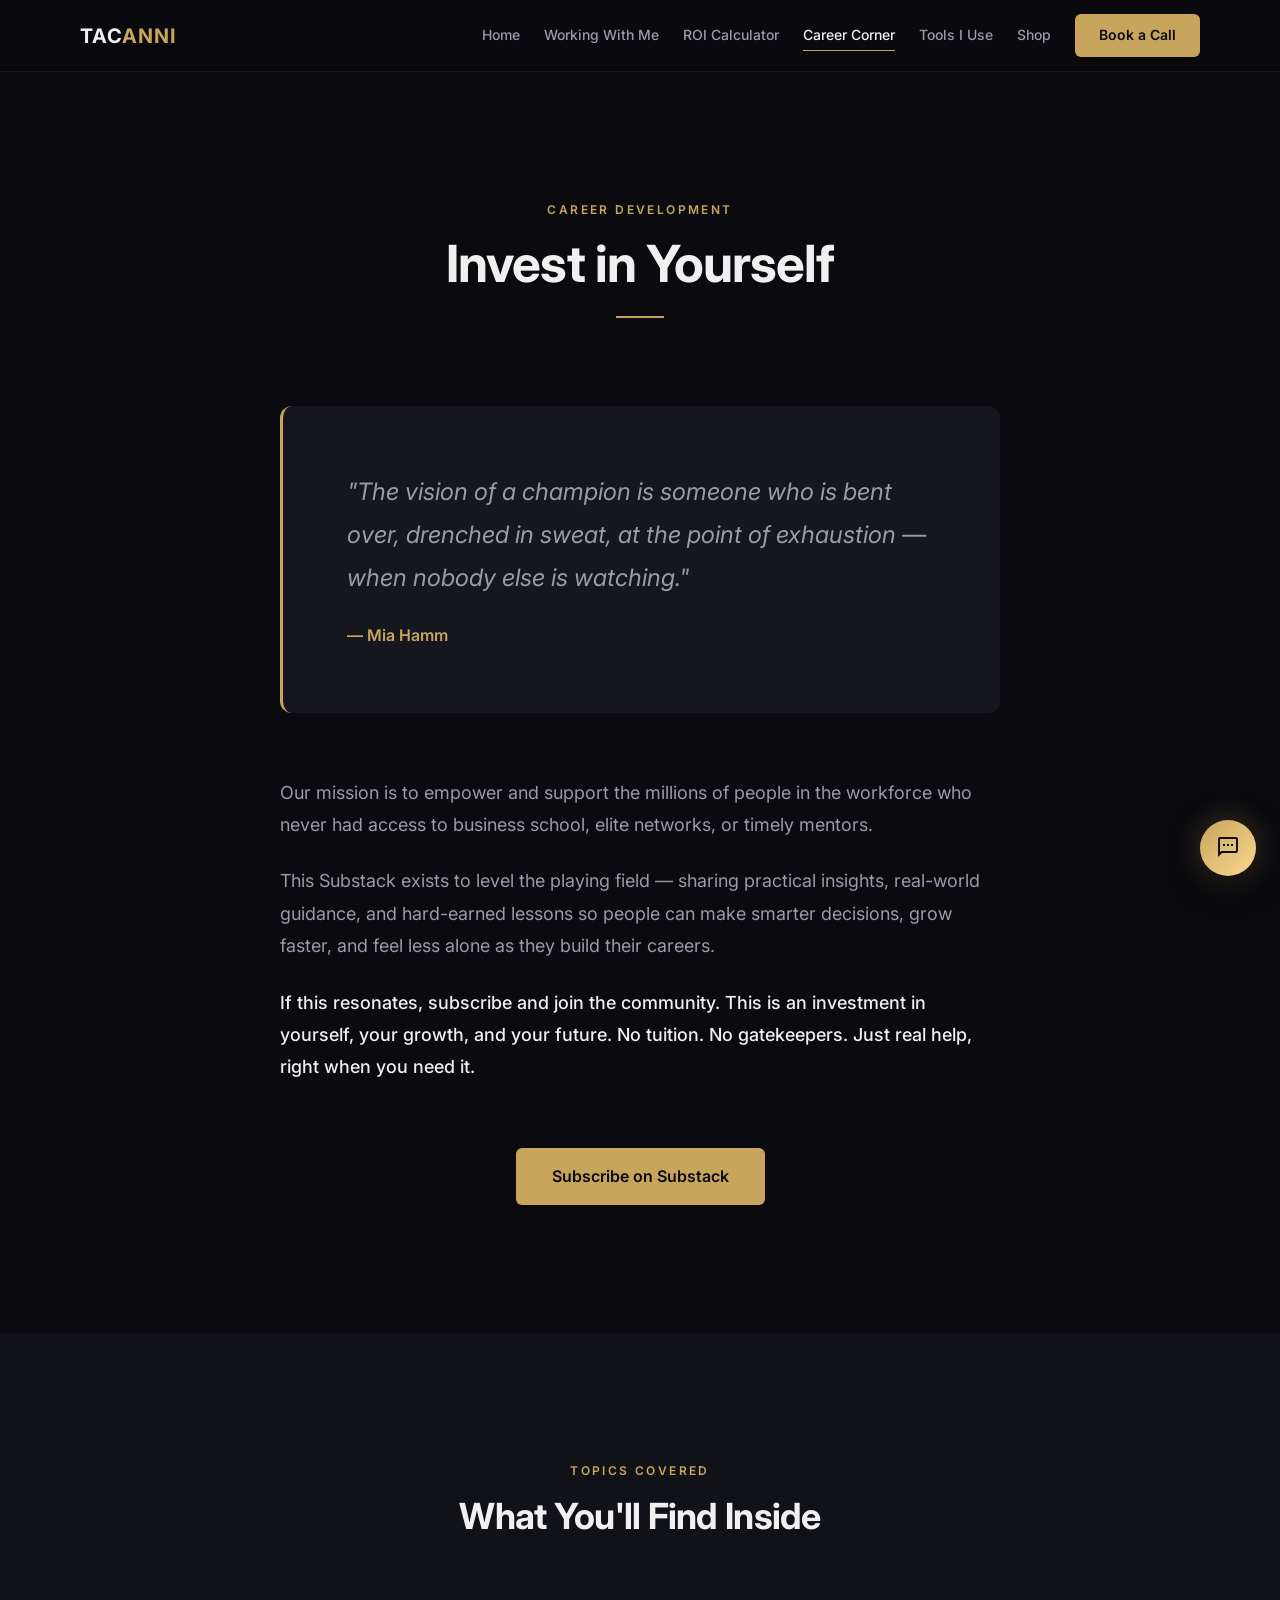
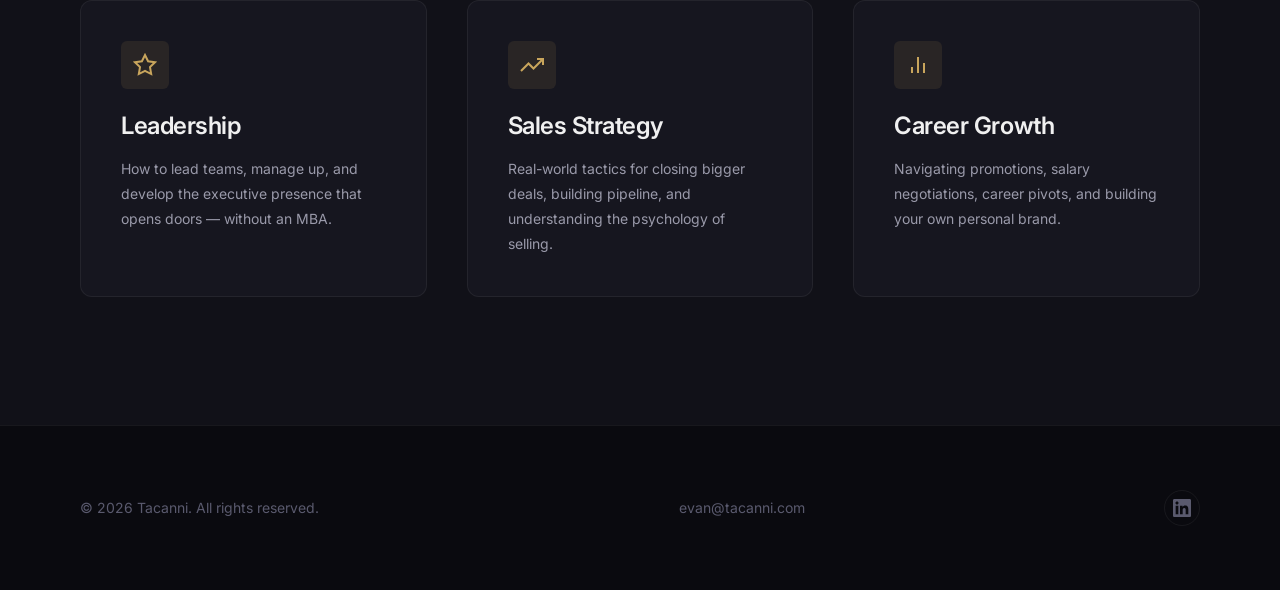
==== commit 663e988a: "Add SEO: robots.txt, sitemap.xml, JSON-LD structured data, meta robots tags - robots.txt: allows all" ====
--- a/career-corner.html
+++ b/career-corner.html
@@ -7,8 +7,29 @@
   <meta name="description" content="Career Corner — Resources, mentoring, and insights for ambitious professionals looking to accelerate their career growth. By Evan Hopkins.">
   <meta property="og:title" content="Career Corner — Tacanni">
   <meta property="og:description" content="Practical insights and real-world guidance for professionals without elite networks or business school access.">
+  <meta name="robots" content="index, follow">
   <link rel="canonical" href="https://www.tacanni.com/career-corner">
   <link rel="stylesheet" href="css/styles.css">
+
+  <!-- Structured Data: Career Corner Page -->
+  <script type="application/ld+json">
+  {
+    "@context": "https://schema.org",
+    "@type": "WebPage",
+    "name": "Career Corner — Tacanni",
+    "description": "Practical insights and real-world guidance for professionals without elite networks or business school access. Leadership, sales, and career development content.",
+    "url": "https://www.tacanni.com/career-corner.html",
+    "isPartOf": { "@id": "https://www.tacanni.com/#website" },
+    "author": { "@id": "https://www.tacanni.com/#person" },
+    "breadcrumb": {
+      "@type": "BreadcrumbList",
+      "itemListElement": [
+        { "@type": "ListItem", "position": 1, "name": "Home", "item": "https://www.tacanni.com/" },
+        { "@type": "ListItem", "position": 2, "name": "Career Corner", "item": "https://www.tacanni.com/career-corner.html" }
+      ]
+    }
+  }
+  </script>
 </head>
 <body>
 
--- a/css/styles.css
+++ b/css/styles.css
@@ -902,5 +902,7 @@
   .card .btn {
     white-space: normal;
     text-align: center;
+    padding: 12px 16px;
+    font-size: 0.85rem;
   }
 }
--- a/css/chat-widget.css
+++ b/css/chat-widget.css
@@ -15,29 +15,29 @@
   --acw-accent-hover: #818cf8;
   --acw-accent-glow: rgba(99, 102, 241, 0.35);
 
-  /* Dark theme (default) */
-  --acw-bg-primary: rgba(15, 15, 20, 0.92);
-  --acw-bg-secondary: rgba(25, 25, 35, 0.85);
-  --acw-bg-tertiary: rgba(35, 35, 50, 0.7);
-  --acw-bg-glass: rgba(255, 255, 255, 0.04);
-  --acw-bg-glass-hover: rgba(255, 255, 255, 0.07);
-
-  --acw-border: rgba(255, 255, 255, 0.08);
-  --acw-border-accent: rgba(99, 102, 241, 0.3);
+  /* Dark theme — Tacanni Executive */
+  --acw-bg-primary: #111113;
+  --acw-bg-secondary: #1a1a1e;
+  --acw-bg-tertiary: #242428;
+  --acw-bg-glass: rgba(200, 165, 92, 0.04);
+  --acw-bg-glass-hover: rgba(200, 165, 92, 0.08);
+
+  --acw-border: rgba(200, 165, 92, 0.15);
+  --acw-border-accent: rgba(200, 165, 92, 0.3);
 
   --acw-text-primary: rgba(255, 255, 255, 0.95);
   --acw-text-secondary: rgba(255, 255, 255, 0.6);
   --acw-text-muted: rgba(255, 255, 255, 0.35);
 
   --acw-user-bubble: var(--acw-accent);
-  --acw-user-text: #ffffff;
+  --acw-user-text: #111113;
   --acw-bot-bubble: var(--acw-bg-tertiary);
   --acw-bot-text: var(--acw-text-primary);
 
-  --acw-shadow-sm: 0 2px 8px rgba(0, 0, 0, 0.3);
-  --acw-shadow-md: 0 8px 32px rgba(0, 0, 0, 0.4);
-  --acw-shadow-lg: 0 16px 64px rgba(0, 0, 0, 0.5);
-  --acw-shadow-glow: 0 0 40px var(--acw-accent-glow);
+  --acw-shadow-sm: 0 2px 8px rgba(0, 0, 0, 0.4);
+  --acw-shadow-md: 0 8px 32px rgba(0, 0, 0, 0.5);
+  --acw-shadow-lg: 0 16px 64px rgba(0, 0, 0, 0.6);
+  --acw-shadow-glow: 0 0 30px var(--acw-accent-glow);
 
   --acw-radius-sm: 8px;
   --acw-radius-md: 16px;
@@ -50,9 +50,9 @@
   --acw-transition-smooth: 300ms cubic-bezier(0.4, 0, 0.2, 1);
   --acw-transition-spring: 500ms cubic-bezier(0.34, 1.56, 0.64, 1);
 
-  --acw-panel-width: 400px;
-  --acw-panel-max-height: 600px;
-  --acw-bubble-size: 60px;
+  --acw-panel-width: 380px;
+  --acw-panel-max-height: 520px;
+  --acw-bubble-size: 56px;
 
   font-family: var(--acw-font);
   font-size: 14px;
@@ -133,9 +133,9 @@
 }
 
 .acw-bubble svg {
-  width: 28px;
-  height: 28px;
-  fill: white;
+  width: 24px;
+  height: 24px;
+  fill: #111113;
   transition: transform var(--acw-transition-smooth),
               opacity var(--acw-transition-fast);
 }
@@ -213,11 +213,9 @@
   width: var(--acw-panel-width);
   max-height: var(--acw-panel-max-height);
   background: var(--acw-bg-primary);
-  backdrop-filter: blur(40px) saturate(180%);
-  -webkit-backdrop-filter: blur(40px) saturate(180%);
   border: 1px solid var(--acw-border);
-  border-radius: var(--acw-radius-lg);
-  box-shadow: var(--acw-shadow-lg);
+  border-radius: var(--acw-radius-md);
+  box-shadow: var(--acw-shadow-lg), 0 0 1px rgba(200, 165, 92, 0.2);
   display: flex;
   flex-direction: column;
   overflow: hidden;
@@ -250,9 +248,9 @@
   display: flex;
   align-items: center;
   gap: 12px;
-  padding: 16px 20px;
+  padding: 14px 16px;
   border-bottom: 1px solid var(--acw-border);
-  background: var(--acw-bg-glass);
+  background: var(--acw-bg-secondary);
 }
 
 .acw-header-avatar {
@@ -345,12 +343,12 @@
 .acw-messages {
   flex: 1;
   overflow-y: auto;
-  padding: 16px;
+  padding: 14px;
   display: flex;
   flex-direction: column;
-  gap: 12px;
-  min-height: 200px;
-  max-height: calc(var(--acw-panel-max-height) - 140px);
+  gap: 10px;
+  min-height: 180px;
+  max-height: calc(var(--acw-panel-max-height) - 130px);
   scroll-behavior: smooth;
 }
 
@@ -402,25 +400,25 @@
 }
 
 .acw-message-content {
-  padding: 10px 16px;
-  border-radius: var(--acw-radius-md);
-  font-size: 14px;
-  line-height: 1.55;
+  padding: 10px 14px;
+  border-radius: 12px;
+  font-size: 13.5px;
+  line-height: 1.5;
   word-wrap: break-word;
   overflow-wrap: break-word;
 }
 
 .acw-message--user .acw-message-content {
-  background: linear-gradient(135deg, var(--acw-accent), var(--acw-accent-hover));
+  background: var(--acw-accent);
   color: var(--acw-user-text);
-  border-bottom-right-radius: var(--acw-radius-sm);
+  border-bottom-right-radius: 4px;
 }
 
 .acw-message--bot .acw-message-content {
-  background: var(--acw-bot-bubble);
+  background: var(--acw-bg-secondary);
   color: var(--acw-bot-text);
-  border: 1px solid var(--acw-border);
-  border-bottom-left-radius: var(--acw-radius-sm);
+  border: 1px solid rgba(255, 255, 255, 0.06);
+  border-bottom-left-radius: 4px;
 }
 
 .acw-message-time {
@@ -432,7 +430,7 @@
 
 /* ─── Markdown in Messages ──────────────────────────────── */
 .acw-message-content p {
-  margin: 0 0 8px 0;
+  margin: 0 0 16px 0;
 }
 
 .acw-message-content p:last-child {
@@ -570,9 +568,9 @@
   display: flex;
   align-items: flex-end;
   gap: 8px;
-  padding: 12px 16px;
+  padding: 10px 14px;
   border-top: 1px solid var(--acw-border);
-  background: var(--acw-bg-glass);
+  background: var(--acw-bg-secondary);
 }
 
 .acw-input-wrap {
@@ -612,11 +610,11 @@
 }
 
 .acw-send-btn {
-  width: 40px;
-  height: 40px;
+  width: 36px;
+  height: 36px;
   border: none;
-  background: linear-gradient(135deg, var(--acw-accent), var(--acw-accent-hover));
-  color: white;
+  background: var(--acw-accent);
+  color: #111113;
   border-radius: var(--acw-radius-full);
   cursor: pointer;
   display: flex;
@@ -653,47 +651,49 @@
 /* ─── Powered By Footer ─────────────────────────────────── */
 .acw-footer {
   text-align: center;
-  padding: 6px 16px 10px;
-  font-size: 10px;
+  padding: 5px 14px 8px;
+  font-size: 9px;
   color: var(--acw-text-muted);
-  letter-spacing: 0.3px;
+  letter-spacing: 0.5px;
+  text-transform: uppercase;
 }
 
 /* ─── Welcome Message ───────────────────────────────────── */
 .acw-welcome {
   text-align: center;
-  padding: 24px 20px 8px;
+  padding: 20px 16px 8px;
 }
 
 .acw-welcome-icon {
-  width: 48px;
-  height: 48px;
-  margin: 0 auto 12px;
-  border-radius: var(--acw-radius-full);
-  background: linear-gradient(135deg, var(--acw-accent), var(--acw-accent-hover));
+  width: 44px;
+  height: 44px;
+  margin: 0 auto 10px;
+  border-radius: var(--acw-radius-full);
+  background: var(--acw-accent);
   display: flex;
   align-items: center;
   justify-content: center;
-  box-shadow: 0 4px 20px var(--acw-accent-glow);
+  box-shadow: 0 2px 12px var(--acw-accent-glow);
 }
 
 .acw-welcome-icon svg {
-  width: 24px;
-  height: 24px;
-  fill: white;
+  width: 22px;
+  height: 22px;
+  fill: #111113;
 }
 
 .acw-welcome h3 {
-  font-size: 16px;
+  font-size: 15px;
   font-weight: 600;
-  color: var(--acw-text-primary);
-  margin-bottom: 6px;
+  color: var(--acw-accent);
+  margin-bottom: 4px;
+  letter-spacing: 0.02em;
 }
 
 .acw-welcome p {
   font-size: 13px;
   color: var(--acw-text-secondary);
-  line-height: 1.5;
+  line-height: 1.45;
 }
 
 /* ─── Mobile Responsive ─────────────────────────────────── */
@@ -711,20 +711,22 @@
 
   .acw-panel {
     position: fixed;
-    inset: 0;
-    width: 100%;
-    max-height: 100%;
-    border-radius: 0;
-    bottom: 0;
+    bottom: 80px !important;
+    right: 16px !important;
+    left: 16px !important;
+    width: auto;
+    max-height: calc(100vh - 120px);
+    max-height: calc(100dvh - 120px);
+    border-radius: var(--acw-radius-md);
   }
 
   .acw-messages {
-    max-height: calc(100vh - 140px);
-    max-height: calc(100dvh - 140px);
+    max-height: calc(100vh - 240px);
+    max-height: calc(100dvh - 240px);
   }
 
   .acw-bubble {
-    --acw-bubble-size: 56px;
+    --acw-bubble-size: 52px;
   }
 }
 
